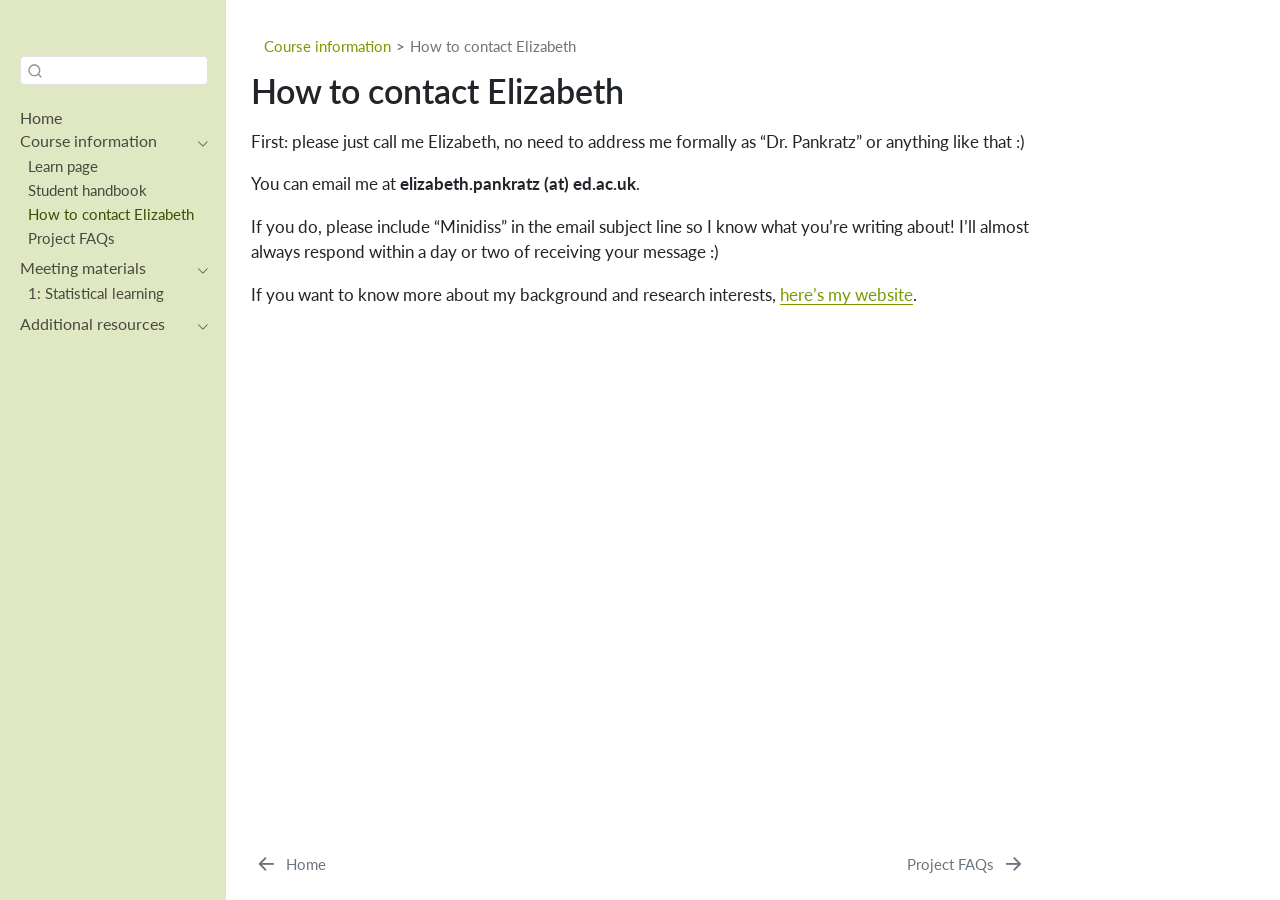
==== docs/info/contact.html @ 341b603c "initial commit" ====
<!DOCTYPE html>
<html xmlns="http://www.w3.org/1999/xhtml" lang="en" xml:lang="en"><head>

<meta charset="utf-8">
<meta name="generator" content="quarto-1.8.24">

<meta name="viewport" content="width=device-width, initial-scale=1.0, user-scalable=yes">


<title>How to contact Elizabeth – Minidiss 26/27</title>
<style>
code{white-space: pre-wrap;}
span.smallcaps{font-variant: small-caps;}
div.columns{display: flex; gap: min(4vw, 1.5em);}
div.column{flex: auto; overflow-x: auto;}
div.hanging-indent{margin-left: 1.5em; text-indent: -1.5em;}
ul.task-list{list-style: none;}
ul.task-list li input[type="checkbox"] {
  width: 0.8em;
  margin: 0 0.8em 0.2em -1em; /* quarto-specific, see https://github.com/quarto-dev/quarto-cli/issues/4556 */ 
  vertical-align: middle;
}
</style>


<script src="../site_libs/quarto-nav/quarto-nav.js"></script>
<script src="../site_libs/clipboard/clipboard.min.js"></script>
<script src="../site_libs/quarto-search/autocomplete.umd.js"></script>
<script src="../site_libs/quarto-search/fuse.min.js"></script>
<script src="../site_libs/quarto-search/quarto-search.js"></script>
<meta name="quarto:offset" content="../">
<link href="../info/faqs.html" rel="next">
<link href="../index.html" rel="prev">
<script src="../site_libs/quarto-html/quarto.js" type="module"></script>
<script src="../site_libs/quarto-html/tabsets/tabsets.js" type="module"></script>
<script src="../site_libs/quarto-html/axe/axe-check.js" type="module"></script>
<script src="../site_libs/quarto-html/popper.min.js"></script>
<script src="../site_libs/quarto-html/tippy.umd.min.js"></script>
<script src="../site_libs/quarto-html/anchor.min.js"></script>
<link href="../site_libs/quarto-html/tippy.css" rel="stylesheet">
<link href="../site_libs/quarto-html/quarto-syntax-highlighting-dc55a5b9e770e841cd82e46aadbfb9b0.css" rel="stylesheet" id="quarto-text-highlighting-styles">
<script src="../site_libs/bootstrap/bootstrap.min.js"></script>
<link href="../site_libs/bootstrap/bootstrap-icons.css" rel="stylesheet">
<link href="../site_libs/bootstrap/bootstrap-1fd0e3298562fbcdda436fa4a0d8f8a4.min.css" rel="stylesheet" append-hash="true" id="quarto-bootstrap" data-mode="light">
<script id="quarto-search-options" type="application/json">{
  "location": "sidebar",
  "copy-button": false,
  "collapse-after": 3,
  "panel-placement": "start",
  "type": "textbox",
  "limit": 50,
  "keyboard-shortcut": [
    "f",
    "/",
    "s"
  ],
  "show-item-context": false,
  "language": {
    "search-no-results-text": "No results",
    "search-matching-documents-text": "matching documents",
    "search-copy-link-title": "Copy link to search",
    "search-hide-matches-text": "Hide additional matches",
    "search-more-match-text": "more match in this document",
    "search-more-matches-text": "more matches in this document",
    "search-clear-button-title": "Clear",
    "search-text-placeholder": "",
    "search-detached-cancel-button-title": "Cancel",
    "search-submit-button-title": "Submit",
    "search-label": "Search"
  }
}</script>


<link rel="stylesheet" href="../styles.css">
</head>

<body class="nav-sidebar docked quarto-light">

<div id="quarto-search-results"></div>
  <header id="quarto-header" class="headroom fixed-top">
  <nav class="quarto-secondary-nav">
    <div class="container-fluid d-flex">
      <button type="button" class="quarto-btn-toggle btn" data-bs-toggle="collapse" role="button" data-bs-target=".quarto-sidebar-collapse-item" aria-controls="quarto-sidebar" aria-expanded="false" aria-label="Toggle sidebar navigation" onclick="if (window.quartoToggleHeadroom) { window.quartoToggleHeadroom(); }">
        <i class="bi bi-layout-text-sidebar-reverse"></i>
      </button>
        <nav class="quarto-page-breadcrumbs" aria-label="breadcrumb"><ol class="breadcrumb"><li class="breadcrumb-item"><a href="https://elizabethpankratz.github.io/">Course information</a></li><li class="breadcrumb-item"><a href="../info/contact.html">How to contact Elizabeth</a></li></ol></nav>
        <a class="flex-grow-1" role="navigation" data-bs-toggle="collapse" data-bs-target=".quarto-sidebar-collapse-item" aria-controls="quarto-sidebar" aria-expanded="false" aria-label="Toggle sidebar navigation" onclick="if (window.quartoToggleHeadroom) { window.quartoToggleHeadroom(); }">      
        </a>
      <button type="button" class="btn quarto-search-button" aria-label="Search" onclick="window.quartoOpenSearch();">
        <i class="bi bi-search"></i>
      </button>
    </div>
  </nav>
</header>
<!-- content -->
<div id="quarto-content" class="quarto-container page-columns page-rows-contents page-layout-article">
<!-- sidebar -->
  <nav id="quarto-sidebar" class="sidebar collapse collapse-horizontal quarto-sidebar-collapse-item sidebar-navigation docked overflow-auto">
    <div class="pt-lg-2 mt-2 text-left sidebar-header">
      <a href="../index.html" class="sidebar-logo-link">
      </a>
      </div>
        <div class="mt-2 flex-shrink-0 align-items-center">
        <div class="sidebar-search">
        <div id="quarto-search" class="" title="Search"></div>
        </div>
        </div>
    <div class="sidebar-menu-container"> 
    <ul class="list-unstyled mt-1">
        <li class="sidebar-item">
  <div class="sidebar-item-container"> 
  <a href="../index.html" class="sidebar-item-text sidebar-link">
 <span class="menu-text">Home</span></a>
  </div>
</li>
        <li class="sidebar-item sidebar-item-section">
      <div class="sidebar-item-container"> 
            <a class="sidebar-item-text sidebar-link text-start" data-bs-toggle="collapse" data-bs-target="#quarto-sidebar-section-1" role="navigation" aria-expanded="true">
 <span class="menu-text">Course information</span></a>
          <a class="sidebar-item-toggle text-start" data-bs-toggle="collapse" data-bs-target="#quarto-sidebar-section-1" role="navigation" aria-expanded="true" aria-label="Toggle section">
            <i class="bi bi-chevron-right ms-2"></i>
          </a> 
      </div>
      <ul id="quarto-sidebar-section-1" class="collapse list-unstyled sidebar-section depth1 show">  
          <li class="sidebar-item">
  <div class="sidebar-item-container"> 
  <a href="https://elizabethpankratz.github.io/" class="sidebar-item-text sidebar-link" target="_blank">
 <span class="menu-text">Learn page</span></a>
  </div>
</li>
          <li class="sidebar-item">
  <div class="sidebar-item-container"> 
  <a href="https://elizabethpankratz.github.io/" class="sidebar-item-text sidebar-link" target="_blank">
 <span class="menu-text">Student handbook</span></a>
  </div>
</li>
          <li class="sidebar-item">
  <div class="sidebar-item-container"> 
  <a href="../info/contact.html" class="sidebar-item-text sidebar-link active">
 <span class="menu-text">How to contact Elizabeth</span></a>
  </div>
</li>
          <li class="sidebar-item">
  <div class="sidebar-item-container"> 
  <a href="../info/faqs.html" class="sidebar-item-text sidebar-link">
 <span class="menu-text">Project FAQs</span></a>
  </div>
</li>
      </ul>
  </li>
        <li class="sidebar-item sidebar-item-section">
      <div class="sidebar-item-container"> 
            <a class="sidebar-item-text sidebar-link text-start" data-bs-toggle="collapse" data-bs-target="#quarto-sidebar-section-2" role="navigation" aria-expanded="true">
 <span class="menu-text">Meeting materials</span></a>
          <a class="sidebar-item-toggle text-start" data-bs-toggle="collapse" data-bs-target="#quarto-sidebar-section-2" role="navigation" aria-expanded="true" aria-label="Toggle section">
            <i class="bi bi-chevron-right ms-2"></i>
          </a> 
      </div>
      <ul id="quarto-sidebar-section-2" class="collapse list-unstyled sidebar-section depth1 show">  
          <li class="sidebar-item">
  <div class="sidebar-item-container"> 
  <a href="../meetings/1.html" class="sidebar-item-text sidebar-link">
 <span class="menu-text">1: Statistical learning</span></a>
  </div>
</li>
      </ul>
  </li>
        <li class="sidebar-item sidebar-item-section">
      <div class="sidebar-item-container"> 
            <a class="sidebar-item-text sidebar-link text-start" data-bs-toggle="collapse" data-bs-target="#quarto-sidebar-section-3" role="navigation" aria-expanded="true">
 <span class="menu-text">Additional resources</span></a>
          <a class="sidebar-item-toggle text-start" data-bs-toggle="collapse" data-bs-target="#quarto-sidebar-section-3" role="navigation" aria-expanded="true" aria-label="Toggle section">
            <i class="bi bi-chevron-right ms-2"></i>
          </a> 
      </div>
      <ul id="quarto-sidebar-section-3" class="collapse list-unstyled sidebar-section depth1 show">  
      </ul>
  </li>
    </ul>
    </div>
</nav>
<div id="quarto-sidebar-glass" class="quarto-sidebar-collapse-item" data-bs-toggle="collapse" data-bs-target=".quarto-sidebar-collapse-item"></div>
<!-- margin-sidebar -->
    <div id="quarto-margin-sidebar" class="sidebar margin-sidebar zindex-bottom">
        
    </div>
<!-- main -->
<main class="content" id="quarto-document-content">

<header id="title-block-header" class="quarto-title-block default"><nav class="quarto-page-breadcrumbs quarto-title-breadcrumbs d-none d-lg-block" aria-label="breadcrumb"><ol class="breadcrumb"><li class="breadcrumb-item"><a href="https://elizabethpankratz.github.io/">Course information</a></li><li class="breadcrumb-item"><a href="../info/contact.html">How to contact Elizabeth</a></li></ol></nav>
<div class="quarto-title">
<h1 class="title">How to contact Elizabeth</h1>
</div>



<div class="quarto-title-meta">

    
  
    
  </div>
  


</header>


<p>First: please just call me Elizabeth, no need to address me formally as “Dr.&nbsp;Pankratz” or anything like that :)</p>
<p>You can email me at <strong>elizabeth.pankratz (at) ed.ac.uk</strong>.</p>
<p>If you do, please include “Minidiss” in the email subject line so I know what you’re writing about! I’ll almost always respond within a day or two of receiving your message :)</p>
<p>If you want to know more about my background and research interests, <a href="https://elizabethpankratz.github.io" target="_blank">here’s my website</a>.</p>



</main> <!-- /main -->
<script id="quarto-html-after-body" type="application/javascript">
  window.document.addEventListener("DOMContentLoaded", function (event) {
    const icon = "";
    const anchorJS = new window.AnchorJS();
    anchorJS.options = {
      placement: 'right',
      icon: icon
    };
    anchorJS.add('.anchored');
    const isCodeAnnotation = (el) => {
      for (const clz of el.classList) {
        if (clz.startsWith('code-annotation-')) {                     
          return true;
        }
      }
      return false;
    }
    const onCopySuccess = function(e) {
      // button target
      const button = e.trigger;
      // don't keep focus
      button.blur();
      // flash "checked"
      button.classList.add('code-copy-button-checked');
      var currentTitle = button.getAttribute("title");
      button.setAttribute("title", "Copied!");
      let tooltip;
      if (window.bootstrap) {
        button.setAttribute("data-bs-toggle", "tooltip");
        button.setAttribute("data-bs-placement", "left");
        button.setAttribute("data-bs-title", "Copied!");
        tooltip = new bootstrap.Tooltip(button, 
          { trigger: "manual", 
            customClass: "code-copy-button-tooltip",
            offset: [0, -8]});
        tooltip.show();    
      }
      setTimeout(function() {
        if (tooltip) {
          tooltip.hide();
          button.removeAttribute("data-bs-title");
          button.removeAttribute("data-bs-toggle");
          button.removeAttribute("data-bs-placement");
        }
        button.setAttribute("title", currentTitle);
        button.classList.remove('code-copy-button-checked');
      }, 1000);
      // clear code selection
      e.clearSelection();
    }
    const getTextToCopy = function(trigger) {
      const outerScaffold = trigger.parentElement.cloneNode(true);
      const codeEl = outerScaffold.querySelector('code');
      for (const childEl of codeEl.children) {
        if (isCodeAnnotation(childEl)) {
          childEl.remove();
        }
      }
      return codeEl.innerText;
    }
    const clipboard = new window.ClipboardJS('.code-copy-button:not([data-in-quarto-modal])', {
      text: getTextToCopy
    });
    clipboard.on('success', onCopySuccess);
    if (window.document.getElementById('quarto-embedded-source-code-modal')) {
      const clipboardModal = new window.ClipboardJS('.code-copy-button[data-in-quarto-modal]', {
        text: getTextToCopy,
        container: window.document.getElementById('quarto-embedded-source-code-modal')
      });
      clipboardModal.on('success', onCopySuccess);
    }
      var localhostRegex = new RegExp(/^(?:http|https):\/\/localhost\:?[0-9]*\//);
      var mailtoRegex = new RegExp(/^mailto:/);
        var filterRegex = new RegExp('/' + window.location.host + '/');
      var isInternal = (href) => {
          return filterRegex.test(href) || localhostRegex.test(href) || mailtoRegex.test(href);
      }
      // Inspect non-navigation links and adorn them if external
     var links = window.document.querySelectorAll('a[href]:not(.nav-link):not(.navbar-brand):not(.toc-action):not(.sidebar-link):not(.sidebar-item-toggle):not(.pagination-link):not(.no-external):not([aria-hidden]):not(.dropdown-item):not(.quarto-navigation-tool):not(.about-link)');
      for (var i=0; i<links.length; i++) {
        const link = links[i];
        if (!isInternal(link.href)) {
          // undo the damage that might have been done by quarto-nav.js in the case of
          // links that we want to consider external
          if (link.dataset.originalHref !== undefined) {
            link.href = link.dataset.originalHref;
          }
        }
      }
    function tippyHover(el, contentFn, onTriggerFn, onUntriggerFn) {
      const config = {
        allowHTML: true,
        maxWidth: 500,
        delay: 100,
        arrow: false,
        appendTo: function(el) {
            return el.parentElement;
        },
        interactive: true,
        interactiveBorder: 10,
        theme: 'quarto',
        placement: 'bottom-start',
      };
      if (contentFn) {
        config.content = contentFn;
      }
      if (onTriggerFn) {
        config.onTrigger = onTriggerFn;
      }
      if (onUntriggerFn) {
        config.onUntrigger = onUntriggerFn;
      }
      window.tippy(el, config); 
    }
    const noterefs = window.document.querySelectorAll('a[role="doc-noteref"]');
    for (var i=0; i<noterefs.length; i++) {
      const ref = noterefs[i];
      tippyHover(ref, function() {
        // use id or data attribute instead here
        let href = ref.getAttribute('data-footnote-href') || ref.getAttribute('href');
        try { href = new URL(href).hash; } catch {}
        const id = href.replace(/^#\/?/, "");
        const note = window.document.getElementById(id);
        if (note) {
          return note.innerHTML;
        } else {
          return "";
        }
      });
    }
    const xrefs = window.document.querySelectorAll('a.quarto-xref');
    const processXRef = (id, note) => {
      // Strip column container classes
      const stripColumnClz = (el) => {
        el.classList.remove("page-full", "page-columns");
        if (el.children) {
          for (const child of el.children) {
            stripColumnClz(child);
          }
        }
      }
      stripColumnClz(note)
      if (id === null || id.startsWith('sec-')) {
        // Special case sections, only their first couple elements
        const container = document.createElement("div");
        if (note.children && note.children.length > 2) {
          container.appendChild(note.children[0].cloneNode(true));
          for (let i = 1; i < note.children.length; i++) {
            const child = note.children[i];
            if (child.tagName === "P" && child.innerText === "") {
              continue;
            } else {
              container.appendChild(child.cloneNode(true));
              break;
            }
          }
          if (window.Quarto?.typesetMath) {
            window.Quarto.typesetMath(container);
          }
          return container.innerHTML
        } else {
          if (window.Quarto?.typesetMath) {
            window.Quarto.typesetMath(note);
          }
          return note.innerHTML;
        }
      } else {
        // Remove any anchor links if they are present
        const anchorLink = note.querySelector('a.anchorjs-link');
        if (anchorLink) {
          anchorLink.remove();
        }
        if (window.Quarto?.typesetMath) {
          window.Quarto.typesetMath(note);
        }
        if (note.classList.contains("callout")) {
          return note.outerHTML;
        } else {
          return note.innerHTML;
        }
      }
    }
    for (var i=0; i<xrefs.length; i++) {
      const xref = xrefs[i];
      tippyHover(xref, undefined, function(instance) {
        instance.disable();
        let url = xref.getAttribute('href');
        let hash = undefined; 
        if (url.startsWith('#')) {
          hash = url;
        } else {
          try { hash = new URL(url).hash; } catch {}
        }
        if (hash) {
          const id = hash.replace(/^#\/?/, "");
          const note = window.document.getElementById(id);
          if (note !== null) {
            try {
              const html = processXRef(id, note.cloneNode(true));
              instance.setContent(html);
            } finally {
              instance.enable();
              instance.show();
            }
          } else {
            // See if we can fetch this
            fetch(url.split('#')[0])
            .then(res => res.text())
            .then(html => {
              const parser = new DOMParser();
              const htmlDoc = parser.parseFromString(html, "text/html");
              const note = htmlDoc.getElementById(id);
              if (note !== null) {
                const html = processXRef(id, note);
                instance.setContent(html);
              } 
            }).finally(() => {
              instance.enable();
              instance.show();
            });
          }
        } else {
          // See if we can fetch a full url (with no hash to target)
          // This is a special case and we should probably do some content thinning / targeting
          fetch(url)
          .then(res => res.text())
          .then(html => {
            const parser = new DOMParser();
            const htmlDoc = parser.parseFromString(html, "text/html");
            const note = htmlDoc.querySelector('main.content');
            if (note !== null) {
              // This should only happen for chapter cross references
              // (since there is no id in the URL)
              // remove the first header
              if (note.children.length > 0 && note.children[0].tagName === "HEADER") {
                note.children[0].remove();
              }
              const html = processXRef(null, note);
              instance.setContent(html);
            } 
          }).finally(() => {
            instance.enable();
            instance.show();
          });
        }
      }, function(instance) {
      });
    }
        let selectedAnnoteEl;
        const selectorForAnnotation = ( cell, annotation) => {
          let cellAttr = 'data-code-cell="' + cell + '"';
          let lineAttr = 'data-code-annotation="' +  annotation + '"';
          const selector = 'span[' + cellAttr + '][' + lineAttr + ']';
          return selector;
        }
        const selectCodeLines = (annoteEl) => {
          const doc = window.document;
          const targetCell = annoteEl.getAttribute("data-target-cell");
          const targetAnnotation = annoteEl.getAttribute("data-target-annotation");
          const annoteSpan = window.document.querySelector(selectorForAnnotation(targetCell, targetAnnotation));
          const lines = annoteSpan.getAttribute("data-code-lines").split(",");
          const lineIds = lines.map((line) => {
            return targetCell + "-" + line;
          })
          let top = null;
          let height = null;
          let parent = null;
          if (lineIds.length > 0) {
              //compute the position of the single el (top and bottom and make a div)
              const el = window.document.getElementById(lineIds[0]);
              top = el.offsetTop;
              height = el.offsetHeight;
              parent = el.parentElement.parentElement;
            if (lineIds.length > 1) {
              const lastEl = window.document.getElementById(lineIds[lineIds.length - 1]);
              const bottom = lastEl.offsetTop + lastEl.offsetHeight;
              height = bottom - top;
            }
            if (top !== null && height !== null && parent !== null) {
              // cook up a div (if necessary) and position it 
              let div = window.document.getElementById("code-annotation-line-highlight");
              if (div === null) {
                div = window.document.createElement("div");
                div.setAttribute("id", "code-annotation-line-highlight");
                div.style.position = 'absolute';
                parent.appendChild(div);
              }
              div.style.top = top - 2 + "px";
              div.style.height = height + 4 + "px";
              div.style.left = 0;
              let gutterDiv = window.document.getElementById("code-annotation-line-highlight-gutter");
              if (gutterDiv === null) {
                gutterDiv = window.document.createElement("div");
                gutterDiv.setAttribute("id", "code-annotation-line-highlight-gutter");
                gutterDiv.style.position = 'absolute';
                const codeCell = window.document.getElementById(targetCell);
                const gutter = codeCell.querySelector('.code-annotation-gutter');
                gutter.appendChild(gutterDiv);
              }
              gutterDiv.style.top = top - 2 + "px";
              gutterDiv.style.height = height + 4 + "px";
            }
            selectedAnnoteEl = annoteEl;
          }
        };
        const unselectCodeLines = () => {
          const elementsIds = ["code-annotation-line-highlight", "code-annotation-line-highlight-gutter"];
          elementsIds.forEach((elId) => {
            const div = window.document.getElementById(elId);
            if (div) {
              div.remove();
            }
          });
          selectedAnnoteEl = undefined;
        };
          // Handle positioning of the toggle
      window.addEventListener(
        "resize",
        throttle(() => {
          elRect = undefined;
          if (selectedAnnoteEl) {
            selectCodeLines(selectedAnnoteEl);
          }
        }, 10)
      );
      function throttle(fn, ms) {
      let throttle = false;
      let timer;
        return (...args) => {
          if(!throttle) { // first call gets through
              fn.apply(this, args);
              throttle = true;
          } else { // all the others get throttled
              if(timer) clearTimeout(timer); // cancel #2
              timer = setTimeout(() => {
                fn.apply(this, args);
                timer = throttle = false;
              }, ms);
          }
        };
      }
        // Attach click handler to the DT
        const annoteDls = window.document.querySelectorAll('dt[data-target-cell]');
        for (const annoteDlNode of annoteDls) {
          annoteDlNode.addEventListener('click', (event) => {
            const clickedEl = event.target;
            if (clickedEl !== selectedAnnoteEl) {
              unselectCodeLines();
              const activeEl = window.document.querySelector('dt[data-target-cell].code-annotation-active');
              if (activeEl) {
                activeEl.classList.remove('code-annotation-active');
              }
              selectCodeLines(clickedEl);
              clickedEl.classList.add('code-annotation-active');
            } else {
              // Unselect the line
              unselectCodeLines();
              clickedEl.classList.remove('code-annotation-active');
            }
          });
        }
    const findCites = (el) => {
      const parentEl = el.parentElement;
      if (parentEl) {
        const cites = parentEl.dataset.cites;
        if (cites) {
          return {
            el,
            cites: cites.split(' ')
          };
        } else {
          return findCites(el.parentElement)
        }
      } else {
        return undefined;
      }
    };
    var bibliorefs = window.document.querySelectorAll('a[role="doc-biblioref"]');
    for (var i=0; i<bibliorefs.length; i++) {
      const ref = bibliorefs[i];
      const citeInfo = findCites(ref);
      if (citeInfo) {
        tippyHover(citeInfo.el, function() {
          var popup = window.document.createElement('div');
          citeInfo.cites.forEach(function(cite) {
            var citeDiv = window.document.createElement('div');
            citeDiv.classList.add('hanging-indent');
            citeDiv.classList.add('csl-entry');
            var biblioDiv = window.document.getElementById('ref-' + cite);
            if (biblioDiv) {
              citeDiv.innerHTML = biblioDiv.innerHTML;
            }
            popup.appendChild(citeDiv);
          });
          return popup.innerHTML;
        });
      }
    }
  });
  </script>
<nav class="page-navigation">
  <div class="nav-page nav-page-previous">
      <a href="../index.html" class="pagination-link" aria-label="Home">
        <i class="bi bi-arrow-left-short"></i> <span class="nav-page-text">Home</span>
      </a>          
  </div>
  <div class="nav-page nav-page-next">
      <a href="../info/faqs.html" class="pagination-link" aria-label="Project FAQs">
        <span class="nav-page-text">Project FAQs</span> <i class="bi bi-arrow-right-short"></i>
      </a>
  </div>
</nav>
</div> <!-- /content -->




</body></html>
---- docs/site_libs/quarto-html/tippy.css ----
.tippy-box[data-animation=fade][data-state=hidden]{opacity:0}[data-tippy-root]{max-width:calc(100vw - 10px)}.tippy-box{position:relative;background-color:#333;color:#fff;border-radius:4px;font-size:14px;line-height:1.4;white-space:normal;outline:0;transition-property:transform,visibility,opacity}.tippy-box[data-placement^=top]>.tippy-arrow{bottom:0}.tippy-box[data-placement^=top]>.tippy-arrow:before{bottom:-7px;left:0;border-width:8px 8px 0;border-top-color:initial;transform-origin:center top}.tippy-box[data-placement^=bottom]>.tippy-arrow{top:0}.tippy-box[data-placement^=bottom]>.tippy-arrow:before{top:-7px;left:0;border-width:0 8px 8px;border-bottom-color:initial;transform-origin:center bottom}.tippy-box[data-placement^=left]>.tippy-arrow{right:0}.tippy-box[data-placement^=left]>.tippy-arrow:before{border-width:8px 0 8px 8px;border-left-color:initial;right:-7px;transform-origin:center left}.tippy-box[data-placement^=right]>.tippy-arrow{left:0}.tippy-box[data-placement^=right]>.tippy-arrow:before{left:-7px;border-width:8px 8px 8px 0;border-right-color:initial;transform-origin:center right}.tippy-box[data-inertia][data-state=visible]{transition-timing-function:cubic-bezier(.54,1.5,.38,1.11)}.tippy-arrow{width:16px;height:16px;color:#333}.tippy-arrow:before{content:"";position:absolute;border-color:transparent;border-style:solid}.tippy-content{position:relative;padding:5px 9px;z-index:1}
---- docs/site_libs/quarto-html/quarto-syntax-highlighting-dc55a5b9e770e841cd82e46aadbfb9b0.css ----
/* quarto syntax highlight colors */
:root {
  --quarto-hl-ot-color: #003B4F;
  --quarto-hl-at-color: #657422;
  --quarto-hl-ss-color: #20794D;
  --quarto-hl-an-color: #5E5E5E;
  --quarto-hl-fu-color: #4758AB;
  --quarto-hl-st-color: #20794D;
  --quarto-hl-cf-color: #003B4F;
  --quarto-hl-op-color: #5E5E5E;
  --quarto-hl-er-color: #AD0000;
  --quarto-hl-bn-color: #AD0000;
  --quarto-hl-al-color: #AD0000;
  --quarto-hl-va-color: #111111;
  --quarto-hl-bu-color: inherit;
  --quarto-hl-ex-color: inherit;
  --quarto-hl-pp-color: #AD0000;
  --quarto-hl-in-color: #5E5E5E;
  --quarto-hl-vs-color: #20794D;
  --quarto-hl-wa-color: #5E5E5E;
  --quarto-hl-do-color: #5E5E5E;
  --quarto-hl-im-color: #00769E;
  --quarto-hl-ch-color: #20794D;
  --quarto-hl-dt-color: #AD0000;
  --quarto-hl-fl-color: #AD0000;
  --quarto-hl-co-color: #5E5E5E;
  --quarto-hl-cv-color: #5E5E5E;
  --quarto-hl-cn-color: #8f5902;
  --quarto-hl-sc-color: #5E5E5E;
  --quarto-hl-dv-color: #AD0000;
  --quarto-hl-kw-color: #003B4F;
}

/* other quarto variables */
:root {
  --quarto-font-monospace: SFMono-Regular, Menlo, Monaco, Consolas, "Liberation Mono", "Courier New", monospace;
}

/* syntax highlight based on Pandoc's rules */
pre > code.sourceCode > span {
  color: #003B4F;
}

code.sourceCode > span {
  color: #003B4F;
}

div.sourceCode,
div.sourceCode pre.sourceCode {
  color: #003B4F;
}

/* Normal */
code span {
  color: #003B4F;
}

/* Alert */
code span.al {
  color: #AD0000;
  font-style: inherit;
}

/* Annotation */
code span.an {
  color: #5E5E5E;
  font-style: inherit;
}

/* Attribute */
code span.at {
  color: #657422;
  font-style: inherit;
}

/* BaseN */
code span.bn {
  color: #AD0000;
  font-style: inherit;
}

/* BuiltIn */
code span.bu {
  font-style: inherit;
}

/* ControlFlow */
code span.cf {
  color: #003B4F;
  font-weight: bold;
  font-style: inherit;
}

/* Char */
code span.ch {
  color: #20794D;
  font-style: inherit;
}

/* Constant */
code span.cn {
  color: #8f5902;
  font-style: inherit;
}

/* Comment */
code span.co {
  color: #5E5E5E;
  font-style: inherit;
}

/* CommentVar */
code span.cv {
  color: #5E5E5E;
  font-style: italic;
}

/* Documentation */
code span.do {
  color: #5E5E5E;
  font-style: italic;
}

/* DataType */
code span.dt {
  color: #AD0000;
  font-style: inherit;
}

/* DecVal */
code span.dv {
  color: #AD0000;
  font-style: inherit;
}

/* Error */
code span.er {
  color: #AD0000;
  font-style: inherit;
}

/* Extension */
code span.ex {
  font-style: inherit;
}

/* Float */
code span.fl {
  color: #AD0000;
  font-style: inherit;
}

/* Function */
code span.fu {
  color: #4758AB;
  font-style: inherit;
}

/* Import */
code span.im {
  color: #00769E;
  font-style: inherit;
}

/* Information */
code span.in {
  color: #5E5E5E;
  font-style: inherit;
}

/* Keyword */
code span.kw {
  color: #003B4F;
  font-weight: bold;
  font-style: inherit;
}

/* Operator */
code span.op {
  color: #5E5E5E;
  font-style: inherit;
}

/* Other */
code span.ot {
  color: #003B4F;
  font-style: inherit;
}

/* Preprocessor */
code span.pp {
  color: #AD0000;
  font-style: inherit;
}

/* SpecialChar */
code span.sc {
  color: #5E5E5E;
  font-style: inherit;
}

/* SpecialString */
code span.ss {
  color: #20794D;
  font-style: inherit;
}

/* String */
code span.st {
  color: #20794D;
  font-style: inherit;
}

/* Variable */
code span.va {
  color: #111111;
  font-style: inherit;
}

/* VerbatimString */
code span.vs {
  color: #20794D;
  font-style: inherit;
}

/* Warning */
code span.wa {
  color: #5E5E5E;
  font-style: italic;
}

.prevent-inlining {
  content: "</";
}

/*# sourceMappingURL=21f0b8dca5c347bd0a806dc2ce2adfe3.css.map */
---- docs/styles.css ----
/* css styles */
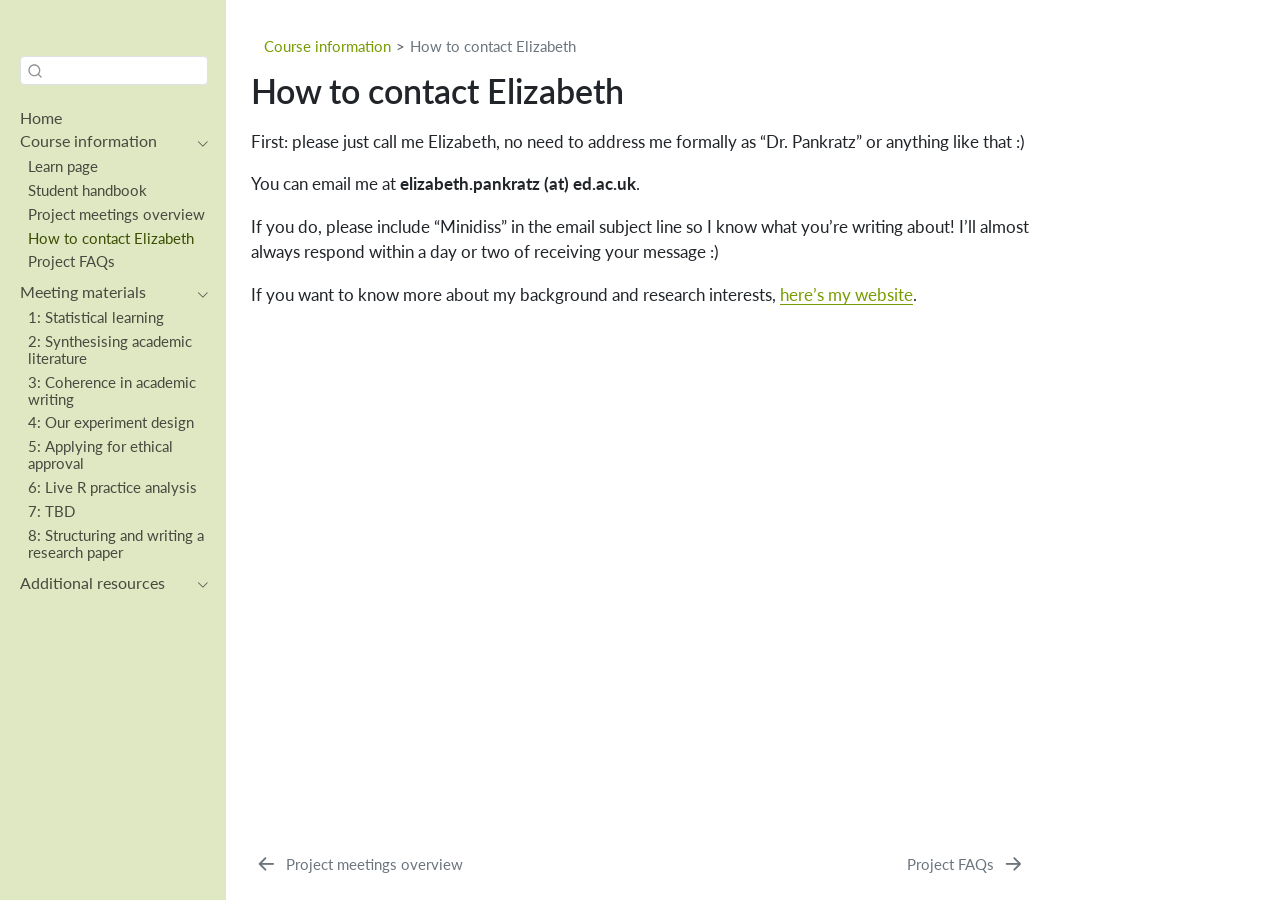
==== commit e21a1f8e: "flesh out website" ====
--- a/docs/info/contact.html
+++ b/docs/info/contact.html
@@ -30,7 +30,7 @@
 <script src="../site_libs/quarto-search/quarto-search.js"></script>
 <meta name="quarto:offset" content="../">
 <link href="../info/faqs.html" rel="next">
-<link href="../index.html" rel="prev">
+<link href="../info/sched.html" rel="prev">
 <script src="../site_libs/quarto-html/quarto.js" type="module"></script>
 <script src="../site_libs/quarto-html/tabsets/tabsets.js" type="module"></script>
 <script src="../site_libs/quarto-html/axe/axe-check.js" type="module"></script>
@@ -136,6 +136,12 @@
 </li>
           <li class="sidebar-item">
   <div class="sidebar-item-container"> 
+  <a href="../info/sched.html" class="sidebar-item-text sidebar-link">
+ <span class="menu-text">Project meetings overview</span></a>
+  </div>
+</li>
+          <li class="sidebar-item">
+  <div class="sidebar-item-container"> 
   <a href="../info/contact.html" class="sidebar-item-text sidebar-link active">
  <span class="menu-text">How to contact Elizabeth</span></a>
   </div>
@@ -161,6 +167,48 @@
   <div class="sidebar-item-container"> 
   <a href="../meetings/1.html" class="sidebar-item-text sidebar-link">
  <span class="menu-text">1: Statistical learning</span></a>
+  </div>
+</li>
+          <li class="sidebar-item">
+  <div class="sidebar-item-container"> 
+  <a href="../meetings/2.html" class="sidebar-item-text sidebar-link">
+ <span class="menu-text">2: Synthesising academic literature</span></a>
+  </div>
+</li>
+          <li class="sidebar-item">
+  <div class="sidebar-item-container"> 
+  <a href="../meetings/3.html" class="sidebar-item-text sidebar-link">
+ <span class="menu-text">3: Coherence in academic writing</span></a>
+  </div>
+</li>
+          <li class="sidebar-item">
+  <div class="sidebar-item-container"> 
+  <a href="../meetings/4.html" class="sidebar-item-text sidebar-link">
+ <span class="menu-text">4: Our experiment design</span></a>
+  </div>
+</li>
+          <li class="sidebar-item">
+  <div class="sidebar-item-container"> 
+  <a href="../meetings/5.html" class="sidebar-item-text sidebar-link">
+ <span class="menu-text">5: Applying for ethical approval</span></a>
+  </div>
+</li>
+          <li class="sidebar-item">
+  <div class="sidebar-item-container"> 
+  <a href="../meetings/6.html" class="sidebar-item-text sidebar-link">
+ <span class="menu-text">6: Live R practice analysis</span></a>
+  </div>
+</li>
+          <li class="sidebar-item">
+  <div class="sidebar-item-container"> 
+  <a href="../meetings/7.html" class="sidebar-item-text sidebar-link">
+ <span class="menu-text">7: TBD</span></a>
+  </div>
+</li>
+          <li class="sidebar-item">
+  <div class="sidebar-item-container"> 
+  <a href="../meetings/8.html" class="sidebar-item-text sidebar-link">
+ <span class="menu-text">8: Structuring and writing a research paper</span></a>
   </div>
 </li>
       </ul>
@@ -616,8 +664,8 @@
   </script>
 <nav class="page-navigation">
   <div class="nav-page nav-page-previous">
-      <a href="../index.html" class="pagination-link" aria-label="Home">
-        <i class="bi bi-arrow-left-short"></i> <span class="nav-page-text">Home</span>
+      <a href="../info/sched.html" class="pagination-link" aria-label="Project meetings overview">
+        <i class="bi bi-arrow-left-short"></i> <span class="nav-page-text">Project meetings overview</span>
       </a>          
   </div>
   <div class="nav-page nav-page-next">
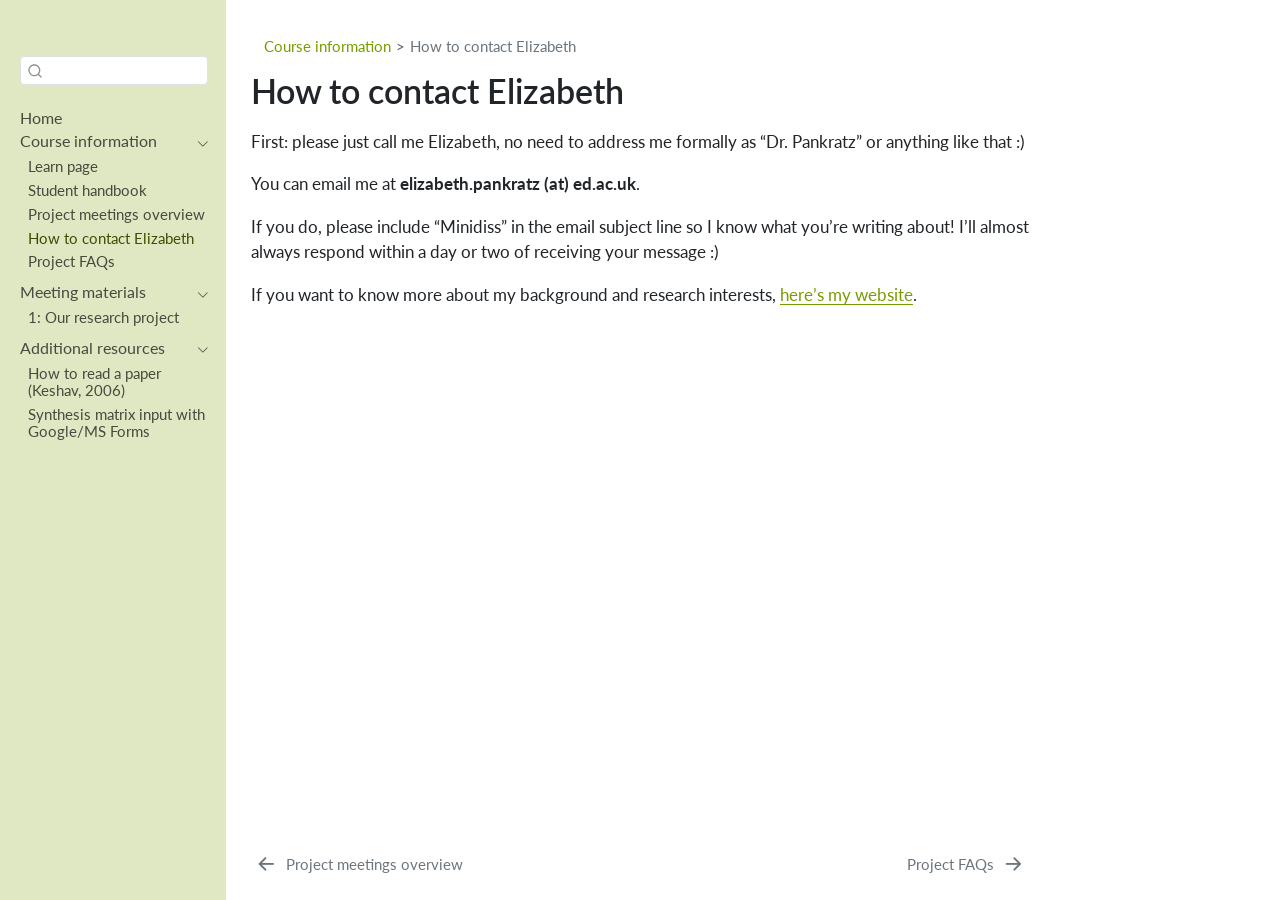
==== commit a43b99d1: "update meeting 1 handout and pages" ====
--- a/docs/info/contact.html
+++ b/docs/info/contact.html
@@ -83,7 +83,7 @@
       <button type="button" class="quarto-btn-toggle btn" data-bs-toggle="collapse" role="button" data-bs-target=".quarto-sidebar-collapse-item" aria-controls="quarto-sidebar" aria-expanded="false" aria-label="Toggle sidebar navigation" onclick="if (window.quartoToggleHeadroom) { window.quartoToggleHeadroom(); }">
         <i class="bi bi-layout-text-sidebar-reverse"></i>
       </button>
-        <nav class="quarto-page-breadcrumbs" aria-label="breadcrumb"><ol class="breadcrumb"><li class="breadcrumb-item"><a href="https://elizabethpankratz.github.io/">Course information</a></li><li class="breadcrumb-item"><a href="../info/contact.html">How to contact Elizabeth</a></li></ol></nav>
+        <nav class="quarto-page-breadcrumbs" aria-label="breadcrumb"><ol class="breadcrumb"><li class="breadcrumb-item"><a href="../TODO">Course information</a></li><li class="breadcrumb-item"><a href="../info/contact.html">How to contact Elizabeth</a></li></ol></nav>
         <a class="flex-grow-1" role="navigation" data-bs-toggle="collapse" data-bs-target=".quarto-sidebar-collapse-item" aria-controls="quarto-sidebar" aria-expanded="false" aria-label="Toggle sidebar navigation" onclick="if (window.quartoToggleHeadroom) { window.quartoToggleHeadroom(); }">      
         </a>
       <button type="button" class="btn quarto-search-button" aria-label="Search" onclick="window.quartoOpenSearch();">
@@ -124,13 +124,13 @@
       <ul id="quarto-sidebar-section-1" class="collapse list-unstyled sidebar-section depth1 show">  
           <li class="sidebar-item">
   <div class="sidebar-item-container"> 
-  <a href="https://elizabethpankratz.github.io/" class="sidebar-item-text sidebar-link" target="_blank">
+  <a href="../TODO" class="sidebar-item-text sidebar-link" target="_blank">
  <span class="menu-text">Learn page</span></a>
   </div>
 </li>
           <li class="sidebar-item">
   <div class="sidebar-item-container"> 
-  <a href="https://elizabethpankratz.github.io/" class="sidebar-item-text sidebar-link" target="_blank">
+  <a href="../TODO" class="sidebar-item-text sidebar-link" target="_blank">
  <span class="menu-text">Student handbook</span></a>
   </div>
 </li>
@@ -166,49 +166,7 @@
           <li class="sidebar-item">
   <div class="sidebar-item-container"> 
   <a href="../meetings/1.html" class="sidebar-item-text sidebar-link">
- <span class="menu-text">1: Statistical learning</span></a>
-  </div>
-</li>
-          <li class="sidebar-item">
-  <div class="sidebar-item-container"> 
-  <a href="../meetings/2.html" class="sidebar-item-text sidebar-link">
- <span class="menu-text">2: Synthesising academic literature</span></a>
-  </div>
-</li>
-          <li class="sidebar-item">
-  <div class="sidebar-item-container"> 
-  <a href="../meetings/3.html" class="sidebar-item-text sidebar-link">
- <span class="menu-text">3: Coherence in academic writing</span></a>
-  </div>
-</li>
-          <li class="sidebar-item">
-  <div class="sidebar-item-container"> 
-  <a href="../meetings/4.html" class="sidebar-item-text sidebar-link">
- <span class="menu-text">4: Our experiment design</span></a>
-  </div>
-</li>
-          <li class="sidebar-item">
-  <div class="sidebar-item-container"> 
-  <a href="../meetings/5.html" class="sidebar-item-text sidebar-link">
- <span class="menu-text">5: Applying for ethical approval</span></a>
-  </div>
-</li>
-          <li class="sidebar-item">
-  <div class="sidebar-item-container"> 
-  <a href="../meetings/6.html" class="sidebar-item-text sidebar-link">
- <span class="menu-text">6: Live R practice analysis</span></a>
-  </div>
-</li>
-          <li class="sidebar-item">
-  <div class="sidebar-item-container"> 
-  <a href="../meetings/7.html" class="sidebar-item-text sidebar-link">
- <span class="menu-text">7: TBD</span></a>
-  </div>
-</li>
-          <li class="sidebar-item">
-  <div class="sidebar-item-container"> 
-  <a href="../meetings/8.html" class="sidebar-item-text sidebar-link">
- <span class="menu-text">8: Structuring and writing a research paper</span></a>
+ <span class="menu-text">1: Our research project</span></a>
   </div>
 </li>
       </ul>
@@ -222,6 +180,18 @@
           </a> 
       </div>
       <ul id="quarto-sidebar-section-3" class="collapse list-unstyled sidebar-section depth1 show">  
+          <li class="sidebar-item">
+  <div class="sidebar-item-container"> 
+  <a href="https://dl.acm.org/doi/10.1145/1273445.1273458" class="sidebar-item-text sidebar-link" target="_blank">
+ <span class="menu-text">How to read a paper (Keshav, 2006)</span></a>
+  </div>
+</li>
+          <li class="sidebar-item">
+  <div class="sidebar-item-container"> 
+  <a href="https://elizabethpankratz.github.io/posts/01-phd-litreview/" class="sidebar-item-text sidebar-link" target="_blank">
+ <span class="menu-text">Synthesis matrix input with Google/MS Forms</span></a>
+  </div>
+</li>
       </ul>
   </li>
     </ul>
@@ -235,7 +205,7 @@
 <!-- main -->
 <main class="content" id="quarto-document-content">
 
-<header id="title-block-header" class="quarto-title-block default"><nav class="quarto-page-breadcrumbs quarto-title-breadcrumbs d-none d-lg-block" aria-label="breadcrumb"><ol class="breadcrumb"><li class="breadcrumb-item"><a href="https://elizabethpankratz.github.io/">Course information</a></li><li class="breadcrumb-item"><a href="../info/contact.html">How to contact Elizabeth</a></li></ol></nav>
+<header id="title-block-header" class="quarto-title-block default"><nav class="quarto-page-breadcrumbs quarto-title-breadcrumbs d-none d-lg-block" aria-label="breadcrumb"><ol class="breadcrumb"><li class="breadcrumb-item"><a href="../TODO">Course information</a></li><li class="breadcrumb-item"><a href="../info/contact.html">How to contact Elizabeth</a></li></ol></nav>
 <div class="quarto-title">
 <h1 class="title">How to contact Elizabeth</h1>
 </div>
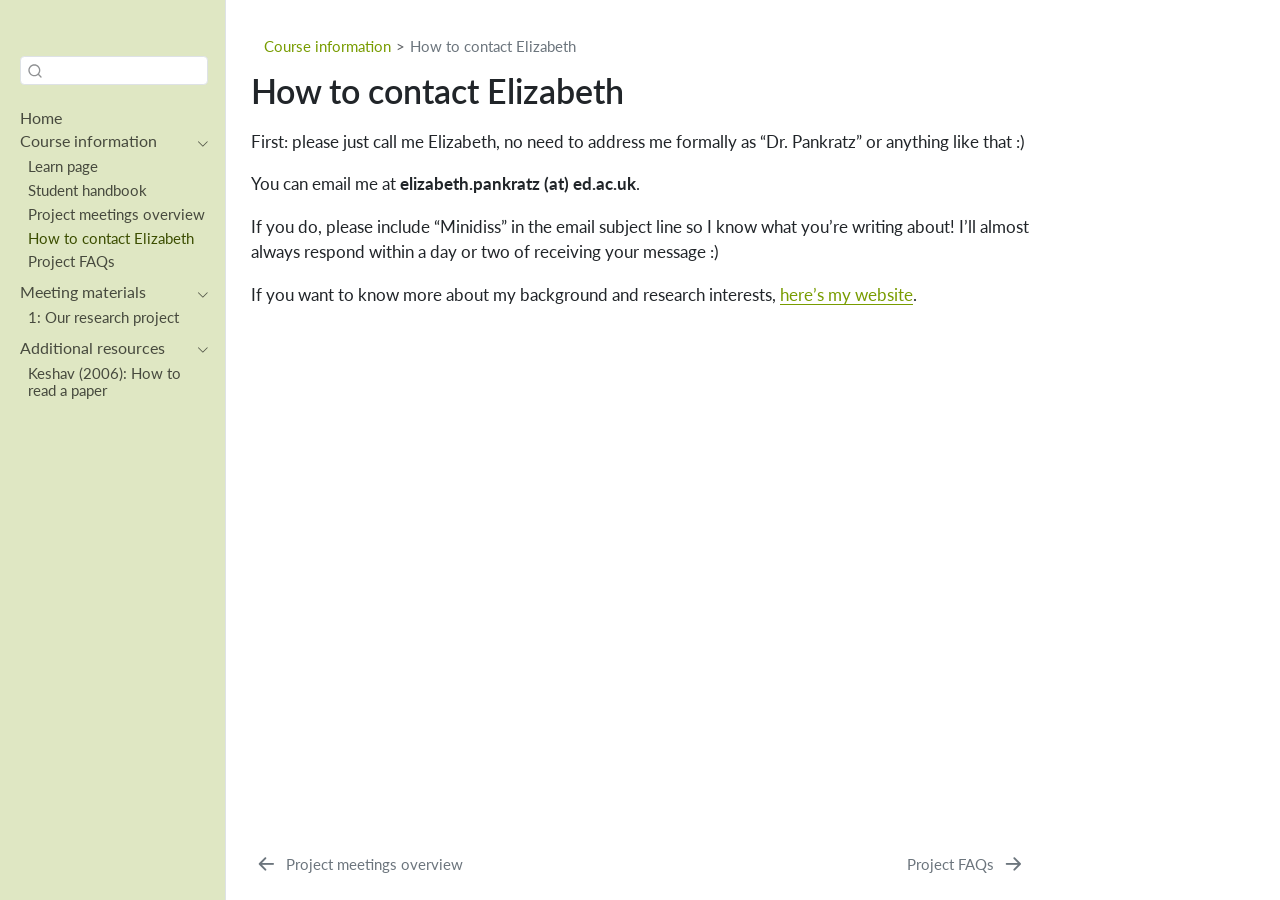
==== commit 7c1b32f5: "update with meeting 1 experiment" ====
--- a/docs/info/contact.html
+++ b/docs/info/contact.html
@@ -183,13 +183,7 @@
           <li class="sidebar-item">
   <div class="sidebar-item-container"> 
   <a href="https://dl.acm.org/doi/10.1145/1273445.1273458" class="sidebar-item-text sidebar-link" target="_blank">
- <span class="menu-text">How to read a paper (Keshav, 2006)</span></a>
-  </div>
-</li>
-          <li class="sidebar-item">
-  <div class="sidebar-item-container"> 
-  <a href="https://elizabethpankratz.github.io/posts/01-phd-litreview/" class="sidebar-item-text sidebar-link" target="_blank">
- <span class="menu-text">Synthesis matrix input with Google/MS Forms</span></a>
+ <span class="menu-text">Keshav (2006): How to read a paper</span></a>
   </div>
 </li>
       </ul>
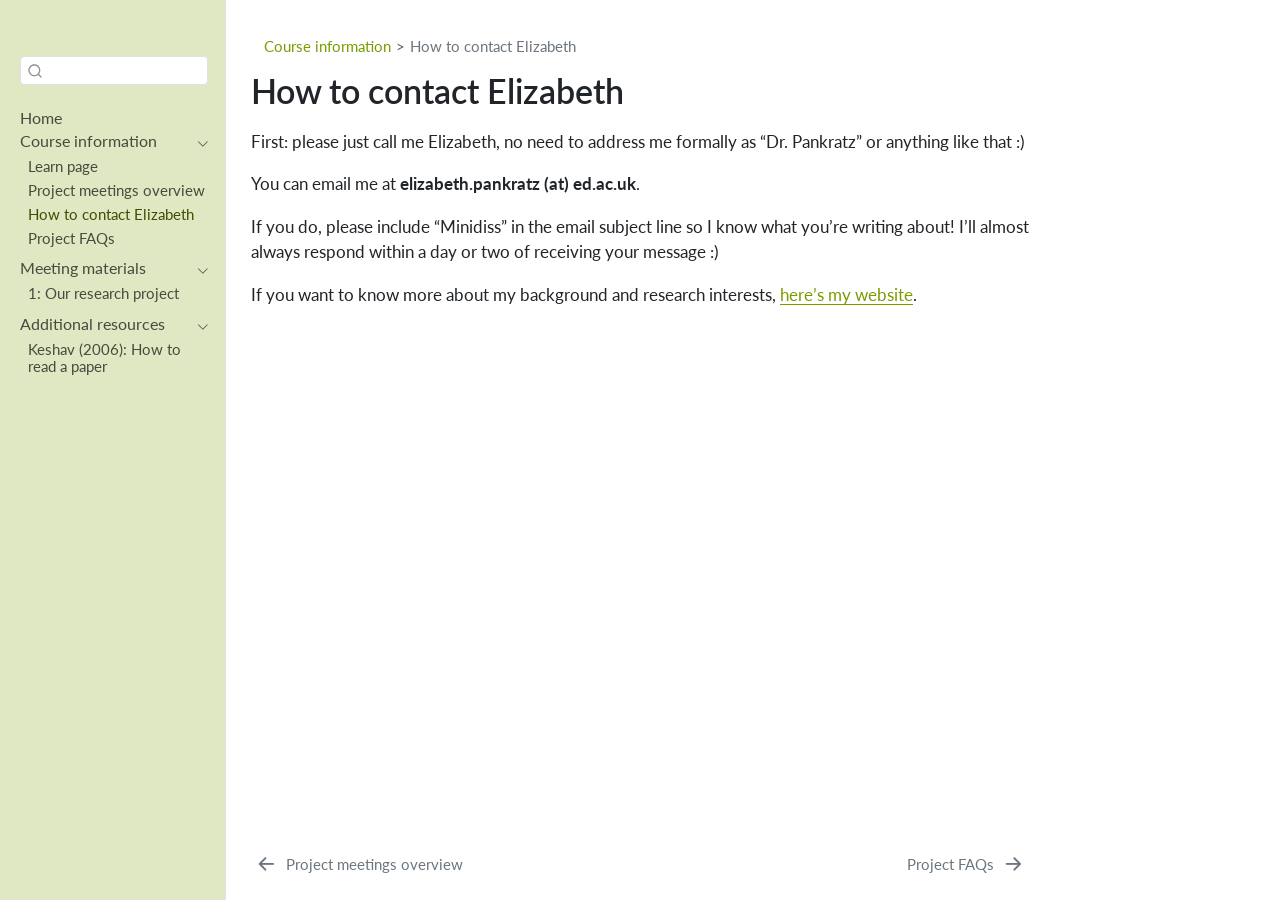
==== commit b5a8099b: "update Learn link" ====
--- a/docs/info/contact.html
+++ b/docs/info/contact.html
@@ -83,7 +83,7 @@
       <button type="button" class="quarto-btn-toggle btn" data-bs-toggle="collapse" role="button" data-bs-target=".quarto-sidebar-collapse-item" aria-controls="quarto-sidebar" aria-expanded="false" aria-label="Toggle sidebar navigation" onclick="if (window.quartoToggleHeadroom) { window.quartoToggleHeadroom(); }">
         <i class="bi bi-layout-text-sidebar-reverse"></i>
       </button>
-        <nav class="quarto-page-breadcrumbs" aria-label="breadcrumb"><ol class="breadcrumb"><li class="breadcrumb-item"><a href="../TODO">Course information</a></li><li class="breadcrumb-item"><a href="../info/contact.html">How to contact Elizabeth</a></li></ol></nav>
+        <nav class="quarto-page-breadcrumbs" aria-label="breadcrumb"><ol class="breadcrumb"><li class="breadcrumb-item"><a href="https://www.learn.ed.ac.uk/ultra/courses/_133534_1/outline">Course information</a></li><li class="breadcrumb-item"><a href="../info/contact.html">How to contact Elizabeth</a></li></ol></nav>
         <a class="flex-grow-1" role="navigation" data-bs-toggle="collapse" data-bs-target=".quarto-sidebar-collapse-item" aria-controls="quarto-sidebar" aria-expanded="false" aria-label="Toggle sidebar navigation" onclick="if (window.quartoToggleHeadroom) { window.quartoToggleHeadroom(); }">      
         </a>
       <button type="button" class="btn quarto-search-button" aria-label="Search" onclick="window.quartoOpenSearch();">
@@ -124,14 +124,8 @@
       <ul id="quarto-sidebar-section-1" class="collapse list-unstyled sidebar-section depth1 show">  
           <li class="sidebar-item">
   <div class="sidebar-item-container"> 
-  <a href="../TODO" class="sidebar-item-text sidebar-link" target="_blank">
+  <a href="https://www.learn.ed.ac.uk/ultra/courses/_133534_1/outline" class="sidebar-item-text sidebar-link" target="_blank">
  <span class="menu-text">Learn page</span></a>
-  </div>
-</li>
-          <li class="sidebar-item">
-  <div class="sidebar-item-container"> 
-  <a href="../TODO" class="sidebar-item-text sidebar-link" target="_blank">
- <span class="menu-text">Student handbook</span></a>
   </div>
 </li>
           <li class="sidebar-item">
@@ -199,7 +193,7 @@
 <!-- main -->
 <main class="content" id="quarto-document-content">
 
-<header id="title-block-header" class="quarto-title-block default"><nav class="quarto-page-breadcrumbs quarto-title-breadcrumbs d-none d-lg-block" aria-label="breadcrumb"><ol class="breadcrumb"><li class="breadcrumb-item"><a href="../TODO">Course information</a></li><li class="breadcrumb-item"><a href="../info/contact.html">How to contact Elizabeth</a></li></ol></nav>
+<header id="title-block-header" class="quarto-title-block default"><nav class="quarto-page-breadcrumbs quarto-title-breadcrumbs d-none d-lg-block" aria-label="breadcrumb"><ol class="breadcrumb"><li class="breadcrumb-item"><a href="https://www.learn.ed.ac.uk/ultra/courses/_133534_1/outline">Course information</a></li><li class="breadcrumb-item"><a href="../info/contact.html">How to contact Elizabeth</a></li></ol></nav>
 <div class="quarto-title">
 <h1 class="title">How to contact Elizabeth</h1>
 </div>
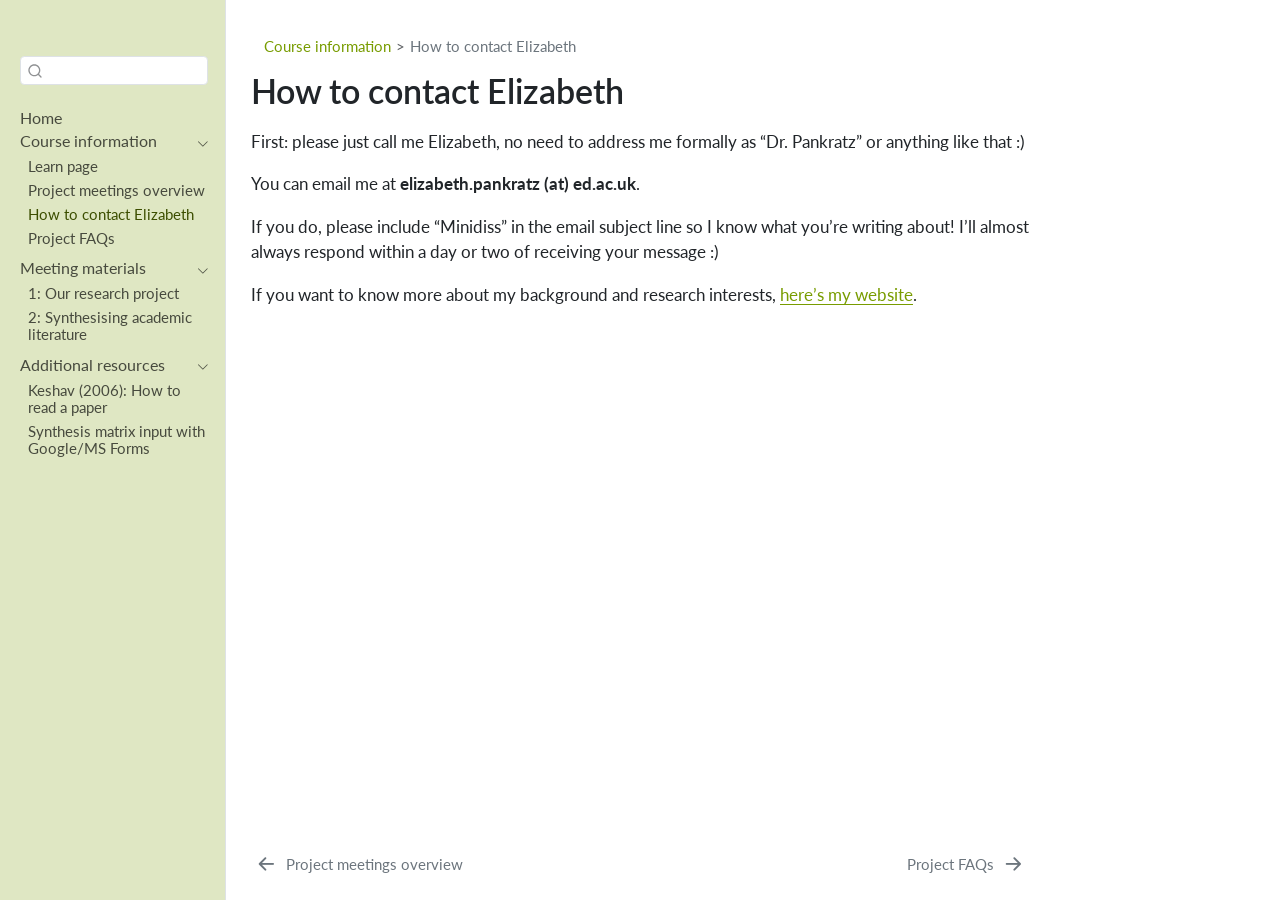
==== commit ed23566d: "add meeting 2" ====
--- a/docs/info/contact.html
+++ b/docs/info/contact.html
@@ -163,6 +163,12 @@
  <span class="menu-text">1: Our research project</span></a>
   </div>
 </li>
+          <li class="sidebar-item">
+  <div class="sidebar-item-container"> 
+  <a href="../meetings/2.html" class="sidebar-item-text sidebar-link">
+ <span class="menu-text">2: Synthesising academic literature</span></a>
+  </div>
+</li>
       </ul>
   </li>
         <li class="sidebar-item sidebar-item-section">
@@ -178,6 +184,12 @@
   <div class="sidebar-item-container"> 
   <a href="https://dl.acm.org/doi/10.1145/1273445.1273458" class="sidebar-item-text sidebar-link" target="_blank">
  <span class="menu-text">Keshav (2006): How to read a paper</span></a>
+  </div>
+</li>
+          <li class="sidebar-item">
+  <div class="sidebar-item-container"> 
+  <a href="https://elizabethpankratz.github.io/posts/01-phd-litreview/" class="sidebar-item-text sidebar-link" target="_blank">
+ <span class="menu-text">Synthesis matrix input with Google/MS Forms</span></a>
   </div>
 </li>
       </ul>
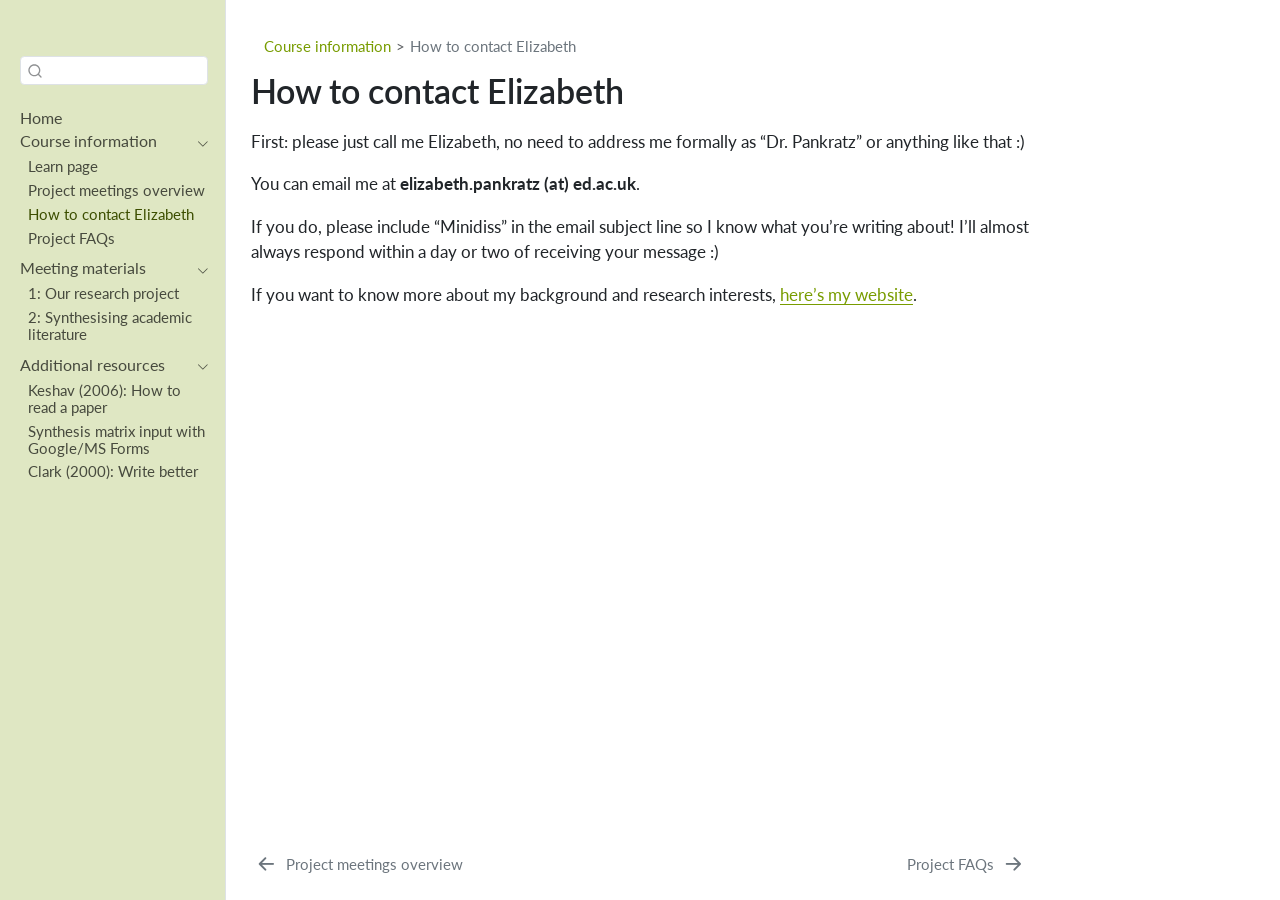
==== commit f476bfc8: "update faqs for lit review" ====
--- a/docs/info/contact.html
+++ b/docs/info/contact.html
@@ -190,6 +190,12 @@
   <div class="sidebar-item-container"> 
   <a href="https://elizabethpankratz.github.io/posts/01-phd-litreview/" class="sidebar-item-text sidebar-link" target="_blank">
  <span class="menu-text">Synthesis matrix input with Google/MS Forms</span></a>
+  </div>
+</li>
+          <li class="sidebar-item">
+  <div class="sidebar-item-container"> 
+  <a href="../resources/hh_clark_writebetter.pdf" class="sidebar-item-text sidebar-link" target="_blank">
+ <span class="menu-text">Clark (2000): Write better</span></a>
   </div>
 </li>
       </ul>
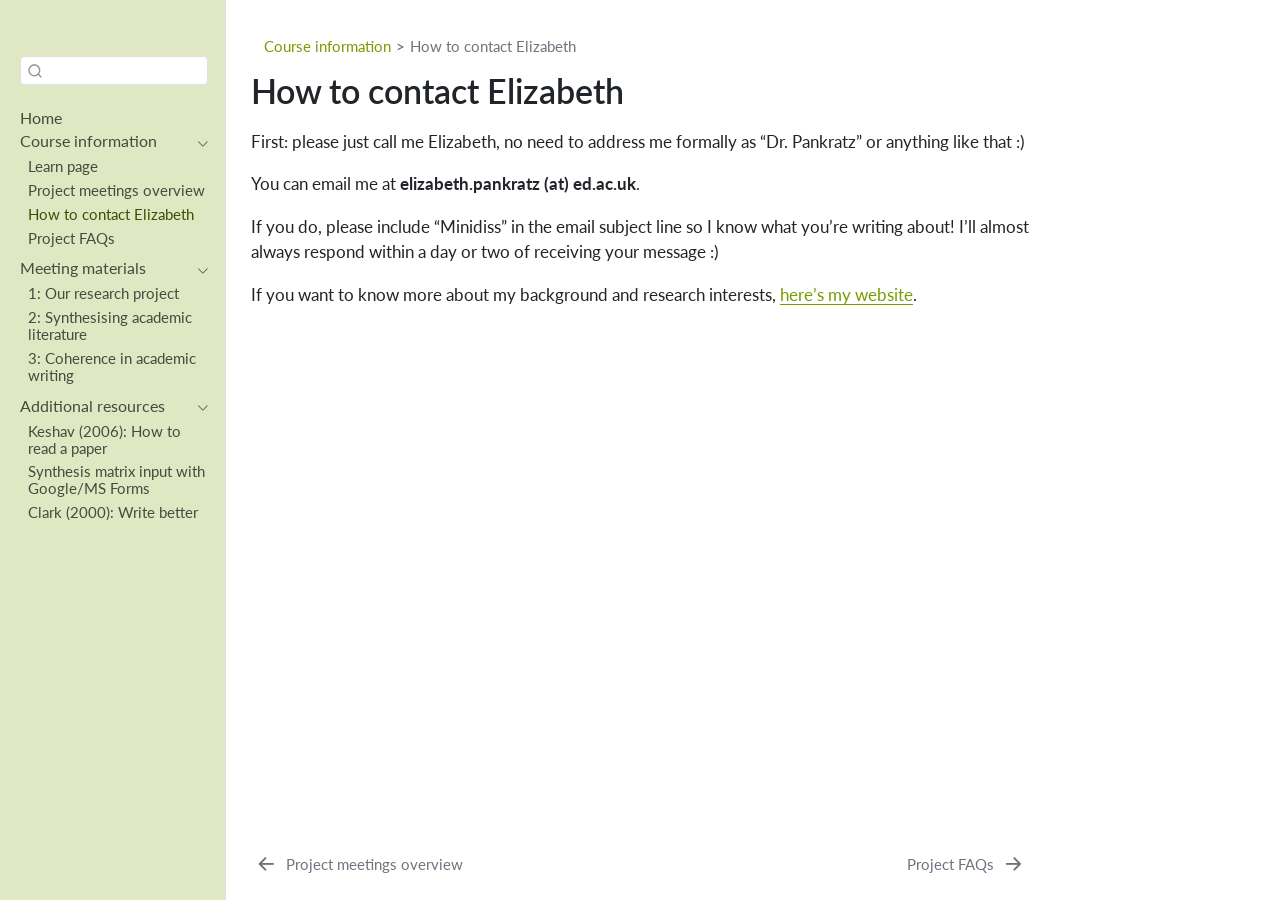
==== commit 4c97232a: "add meeting 3 materials" ====
--- a/docs/info/contact.html
+++ b/docs/info/contact.html
@@ -167,6 +167,12 @@
   <div class="sidebar-item-container"> 
   <a href="../meetings/2.html" class="sidebar-item-text sidebar-link">
  <span class="menu-text">2: Synthesising academic literature</span></a>
+  </div>
+</li>
+          <li class="sidebar-item">
+  <div class="sidebar-item-container"> 
+  <a href="../meetings/3.html" class="sidebar-item-text sidebar-link">
+ <span class="menu-text">3: Coherence in academic writing</span></a>
   </div>
 </li>
       </ul>
